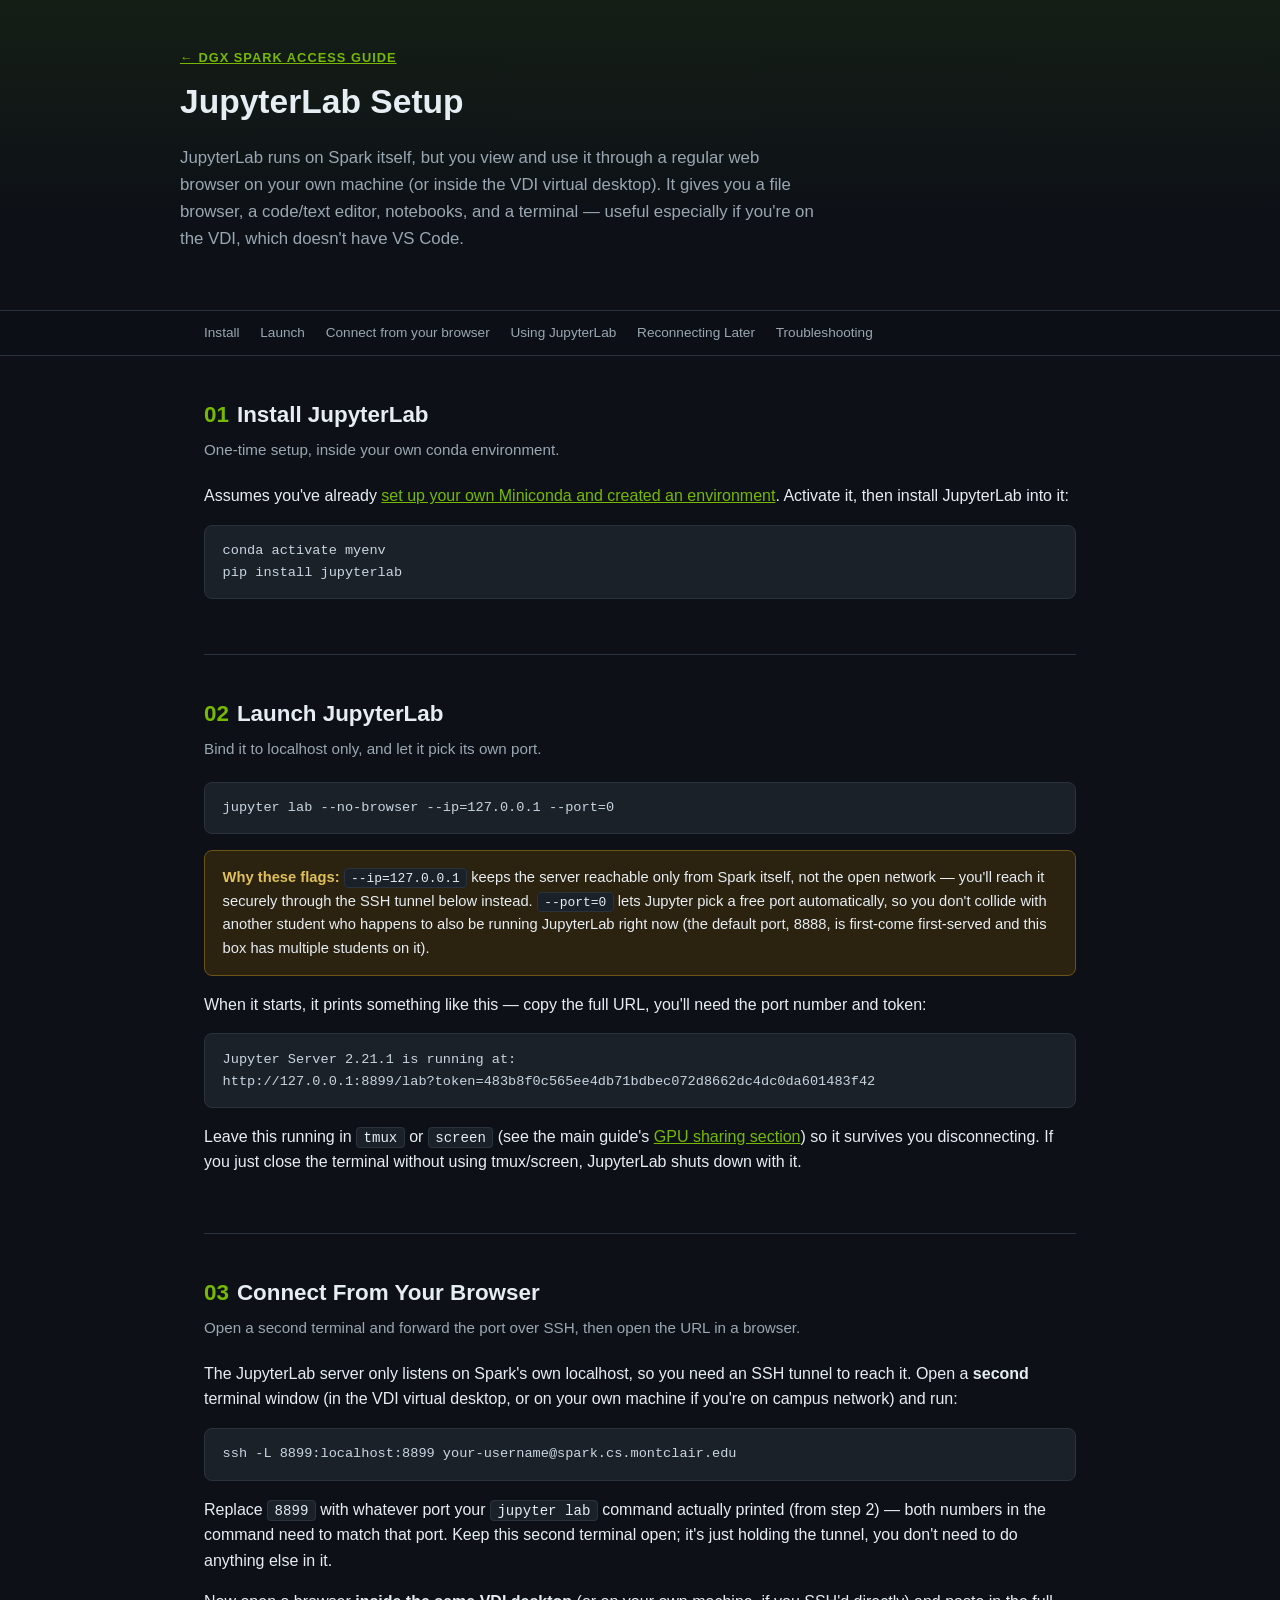
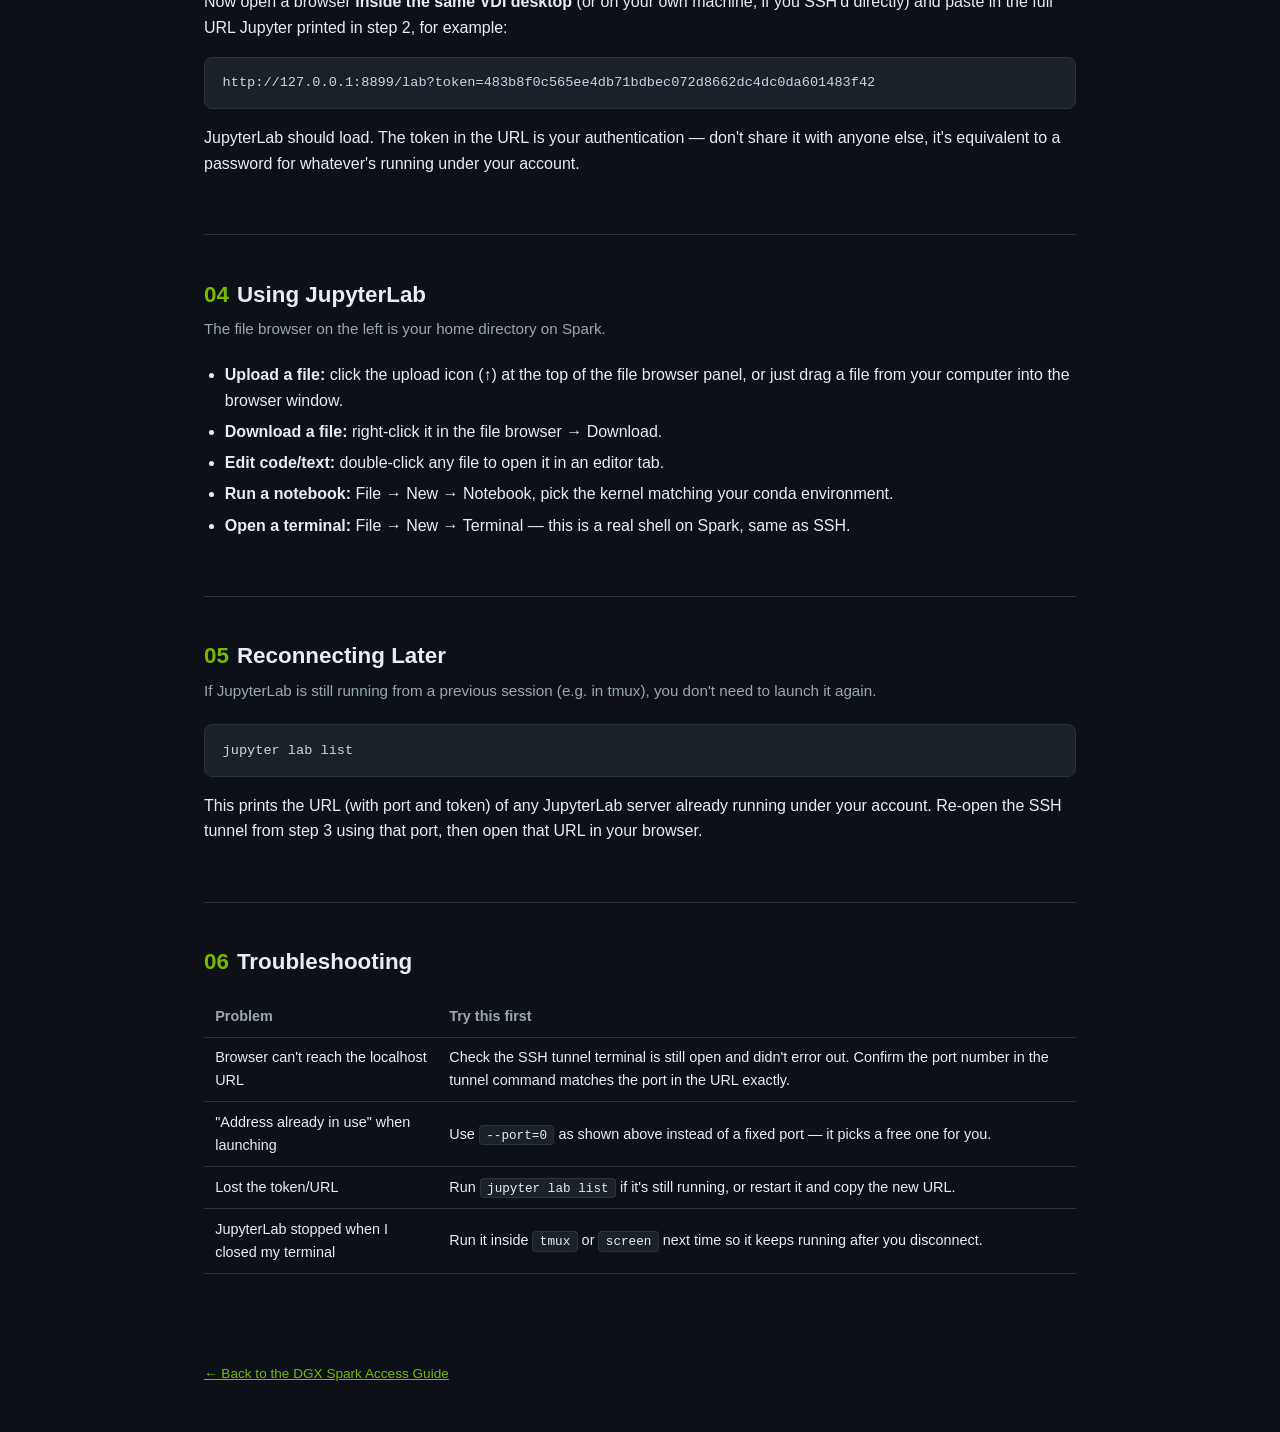
==== jupyterlab.html @ ab92833a "Add JupyterLab setup guide as its own page, linked from a short section on the main guide" ====
<!DOCTYPE html>
<html lang="en">
<head>
<meta charset="UTF-8">
<meta name="viewport" content="width=device-width, initial-scale=1.0">
<title>JupyterLab Setup — DGX Spark</title>
<link rel="icon" type="image/svg+xml" href="favicon.svg">
<link rel="stylesheet" href="style.css">
</head>
<body>

<header class="hero">
  <div class="hero-inner">
    <div class="eyebrow"><a href="index.html">&larr; DGX Spark Access Guide</a></div>
    <h1>JupyterLab Setup</h1>
    <p class="lead">JupyterLab runs on Spark itself, but you view and use it through a regular web browser on your
    own machine (or inside the VDI virtual desktop). It gives you a file browser, a code/text editor, notebooks,
    and a terminal &mdash; useful especially if you're on the VDI, which doesn't have VS Code.</p>
  </div>
</header>

<nav class="toc">
  <div class="toc-inner">
    <a href="#install">Install</a>
    <a href="#launch">Launch</a>
    <a href="#tunnel">Connect from your browser</a>
    <a href="#using">Using JupyterLab</a>
    <a href="#next-time">Reconnecting Later</a>
    <a href="#troubleshooting">Troubleshooting</a>
  </div>
</nav>

<main>

  <section id="install">
    <h2><span class="num">01</span> Install JupyterLab</h2>
    <p class="section-sub">One-time setup, inside your own conda environment.</p>
    <p>Assumes you've already <a href="index.html#python-env">set up your own Miniconda and created an
    environment</a>. Activate it, then install JupyterLab into it:</p>
    <pre><code>conda activate myenv
pip install jupyterlab</code></pre>
  </section>

  <section id="launch">
    <h2><span class="num">02</span> Launch JupyterLab</h2>
    <p class="section-sub">Bind it to localhost only, and let it pick its own port.</p>
    <pre><code>jupyter lab --no-browser --ip=127.0.0.1 --port=0</code></pre>
    <div class="callout">
      <strong>Why these flags:</strong> <code>--ip=127.0.0.1</code> keeps the server reachable only from Spark
      itself, not the open network &mdash; you'll reach it securely through the SSH tunnel below instead.
      <code>--port=0</code> lets Jupyter pick a free port automatically, so you don't collide with another
      student who happens to also be running JupyterLab right now (the default port, 8888, is first-come
      first-served and this box has multiple students on it).
    </div>
    <p>When it starts, it prints something like this &mdash; copy the full URL, you'll need the port number and
    token:</p>
    <pre><code>Jupyter Server 2.21.1 is running at:
http://127.0.0.1:8899/lab?token=483b8f0c565ee4db71bdbec072d8662dc4dc0da601483f42</code></pre>
    <p>Leave this running in <code>tmux</code> or <code>screen</code> (see the main guide's
    <a href="index.html#sharing">GPU sharing section</a>) so it survives you disconnecting. If you just close the
    terminal without using tmux/screen, JupyterLab shuts down with it.</p>
  </section>

  <section id="tunnel">
    <h2><span class="num">03</span> Connect From Your Browser</h2>
    <p class="section-sub">Open a second terminal and forward the port over SSH, then open the URL in a browser.</p>
    <p>The JupyterLab server only listens on Spark's own localhost, so you need an SSH tunnel to reach it. Open a
    <strong>second</strong> terminal window (in the VDI virtual desktop, or on your own machine if you're on
    campus network) and run:</p>
    <pre><code>ssh -L 8899:localhost:8899 your-username@spark.cs.montclair.edu</code></pre>
    <p>Replace <code>8899</code> with whatever port your <code>jupyter lab</code> command actually printed (from
    step 2) &mdash; both numbers in the command need to match that port. Keep this second terminal open; it's
    just holding the tunnel, you don't need to do anything else in it.</p>
    <p>Now open a browser <strong>inside the same VDI desktop</strong> (or on your own machine, if you SSH'd
    directly) and paste in the full URL Jupyter printed in step 2, for example:</p>
    <pre><code>http://127.0.0.1:8899/lab?token=483b8f0c565ee4db71bdbec072d8662dc4dc0da601483f42</code></pre>
    <p>JupyterLab should load. The token in the URL is your authentication &mdash; don't share it with anyone
    else, it's equivalent to a password for whatever's running under your account.</p>
  </section>

  <section id="using">
    <h2><span class="num">04</span> Using JupyterLab</h2>
    <p class="section-sub">The file browser on the left is your home directory on Spark.</p>
    <ul>
      <li><strong>Upload a file:</strong> click the upload icon (&uarr;) at the top of the file browser panel, or
      just drag a file from your computer into the browser window.</li>
      <li><strong>Download a file:</strong> right-click it in the file browser &rarr; Download.</li>
      <li><strong>Edit code/text:</strong> double-click any file to open it in an editor tab.</li>
      <li><strong>Run a notebook:</strong> File &rarr; New &rarr; Notebook, pick the kernel matching your conda
      environment.</li>
      <li><strong>Open a terminal:</strong> File &rarr; New &rarr; Terminal &mdash; this is a real shell on Spark,
      same as SSH.</li>
    </ul>
  </section>

  <section id="next-time">
    <h2><span class="num">05</span> Reconnecting Later</h2>
    <p class="section-sub">If JupyterLab is still running from a previous session (e.g. in tmux), you don't need
    to launch it again.</p>
    <pre><code>jupyter lab list</code></pre>
    <p>This prints the URL (with port and token) of any JupyterLab server already running under your account.
    Re-open the SSH tunnel from step 3 using that port, then open that URL in your browser.</p>
  </section>

  <section id="troubleshooting">
    <h2><span class="num">06</span> Troubleshooting</h2>
    <table>
      <tr><th>Problem</th><th>Try this first</th></tr>
      <tr>
        <td>Browser can't reach the localhost URL</td>
        <td>Check the SSH tunnel terminal is still open and didn't error out. Confirm the port number in the
        tunnel command matches the port in the URL exactly.</td>
      </tr>
      <tr>
        <td>"Address already in use" when launching</td>
        <td>Use <code>--port=0</code> as shown above instead of a fixed port &mdash; it picks a free one for you.</td>
      </tr>
      <tr>
        <td>Lost the token/URL</td>
        <td>Run <code>jupyter lab list</code> if it's still running, or restart it and copy the new URL.</td>
      </tr>
      <tr>
        <td>JupyterLab stopped when I closed my terminal</td>
        <td>Run it inside <code>tmux</code> or <code>screen</code> next time so it keeps running after you
        disconnect.</td>
      </tr>
    </table>
  </section>

</main>

<footer>
  <a href="index.html">&larr; Back to the DGX Spark Access Guide</a>
</footer>

</body>
</html>
---- style.css ----
:root {
  --bg: #0d1117;
  --bg-elevated: #151b23;
  --border: #2a323d;
  --text: #e6edf3;
  --text-dim: #9aa7b2;
  --accent: #76b900; /* NVIDIA green */
  --accent-dim: #4d7a00;
  --code-bg: #1a2129;
  --warn-bg: #2b2210;
  --warn-border: #6b5416;
  --max-width: 920px;
}

* { box-sizing: border-box; }

body {
  margin: 0;
  background: var(--bg);
  color: var(--text);
  font-family: -apple-system, BlinkMacSystemFont, "Segoe UI", Roboto, Helvetica, Arial, sans-serif;
  line-height: 1.6;
}

header.hero {
  border-bottom: 1px solid var(--border);
  padding: 3rem 1.5rem 2.5rem;
  background: linear-gradient(180deg, rgba(118,185,0,0.08), transparent 70%);
}

.hero-inner {
  max-width: var(--max-width);
  margin: 0 auto;
}

.eyebrow {
  color: var(--accent);
  font-weight: 600;
  letter-spacing: 0.08em;
  text-transform: uppercase;
  font-size: 0.8rem;
}

h1 {
  font-size: 2.1rem;
  margin: 0.4rem 0 0.6rem;
}

.hero p.lead {
  color: var(--text-dim);
  font-size: 1.05rem;
  max-width: 640px;
}

.spec-row {
  display: flex;
  flex-wrap: wrap;
  gap: 0.6rem;
  margin-top: 1.2rem;
}

.spec-chip {
  border: 1px solid var(--border);
  background: var(--bg-elevated);
  border-radius: 999px;
  padding: 0.35rem 0.85rem;
  font-size: 0.82rem;
  color: var(--text-dim);
}

nav.toc {
  position: sticky;
  top: 0;
  z-index: 10;
  background: rgba(13,17,23,0.92);
  backdrop-filter: blur(6px);
  border-bottom: 1px solid var(--border);
}

nav.toc .toc-inner {
  max-width: var(--max-width);
  margin: 0 auto;
  padding: 0.7rem 1.5rem;
  display: flex;
  gap: 1.3rem;
  overflow-x: auto;
  font-size: 0.85rem;
}

nav.toc a {
  color: var(--text-dim);
  text-decoration: none;
  white-space: nowrap;
}

nav.toc a:hover { color: var(--accent); }

main {
  max-width: var(--max-width);
  margin: 0 auto;
  padding: 0 1.5rem;
}

section {
  padding: 2.6rem 0;
  border-bottom: 1px solid var(--border);
}

section:last-of-type { border-bottom: none; }

h2 {
  font-size: 1.4rem;
  margin: 0 0 0.3rem;
  display: flex;
  align-items: center;
  gap: 0.5rem;
}

h2 .num {
  color: var(--accent);
  font-variant-numeric: tabular-nums;
}

.section-sub {
  color: var(--text-dim);
  margin-top: 0;
  margin-bottom: 1.3rem;
  font-size: 0.95rem;
}

h3 {
  font-size: 1.05rem;
  margin: 1.5rem 0 0.6rem;
  color: var(--text);
}

p { color: var(--text); }

ul, ol {
  padding-left: 1.3rem;
}

li { margin: 0.35rem 0; }

code {
  background: var(--code-bg);
  border: 1px solid var(--border);
  border-radius: 4px;
  padding: 0.1rem 0.4rem;
  font-family: ui-monospace, SFMono-Regular, "SF Mono", Menlo, Consolas, monospace;
  font-size: 0.88em;
}

pre {
  background: var(--code-bg);
  border: 1px solid var(--border);
  border-radius: 8px;
  padding: 0.9rem 1.1rem;
  overflow-x: auto;
  margin: 0.8rem 0;
}

pre code {
  background: none;
  border: none;
  padding: 0;
  font-size: 0.85rem;
  color: #c9d6e0;
}

.card {
  background: var(--bg-elevated);
  border: 1px solid var(--border);
  border-radius: 10px;
  padding: 1.1rem 1.3rem;
  margin: 1rem 0;
}

.card h3 { margin-top: 0; }

.callout {
  border: 1px solid var(--warn-border);
  background: var(--warn-bg);
  border-radius: 8px;
  padding: 0.9rem 1.1rem;
  margin: 1rem 0;
  font-size: 0.92rem;
}

.callout strong { color: #e0c05a; }

.two-col {
  display: grid;
  grid-template-columns: 1fr 1fr;
  gap: 1rem;
}

@media (max-width: 680px) {
  .two-col { grid-template-columns: 1fr; }
  h1 { font-size: 1.6rem; }
}

table {
  width: 100%;
  border-collapse: collapse;
  margin: 1rem 0;
  font-size: 0.9rem;
}

th, td {
  text-align: left;
  padding: 0.55rem 0.7rem;
  border-bottom: 1px solid var(--border);
}

th { color: var(--text-dim); font-weight: 600; }

footer {
  max-width: var(--max-width);
  margin: 0 auto;
  padding: 2rem 1.5rem 3rem;
  color: var(--text-dim);
  font-size: 0.85rem;
}

a { color: var(--accent); }

.badge {
  display: inline-block;
  background: var(--accent-dim);
  color: #eaffd0;
  border-radius: 4px;
  padding: 0.1rem 0.5rem;
  font-size: 0.72rem;
  font-weight: 600;
  margin-left: 0.4rem;
  vertical-align: middle;
}
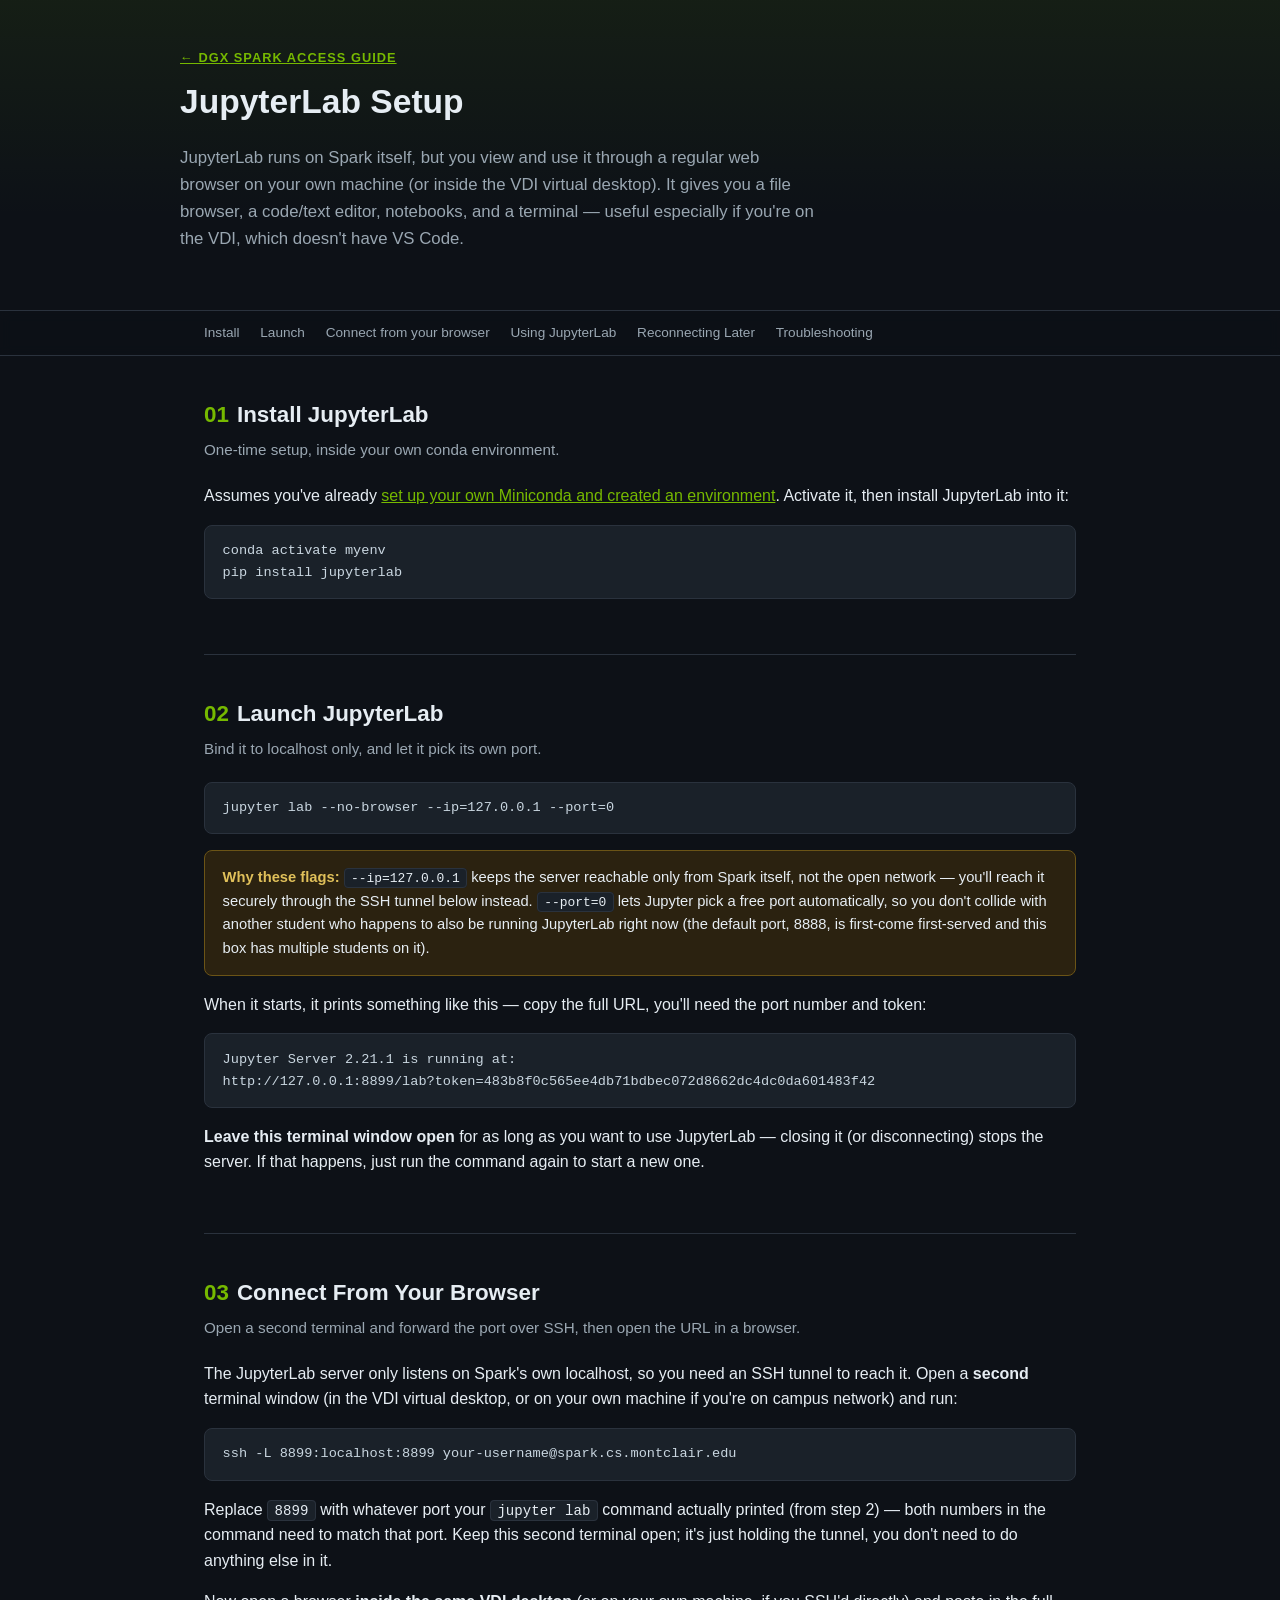
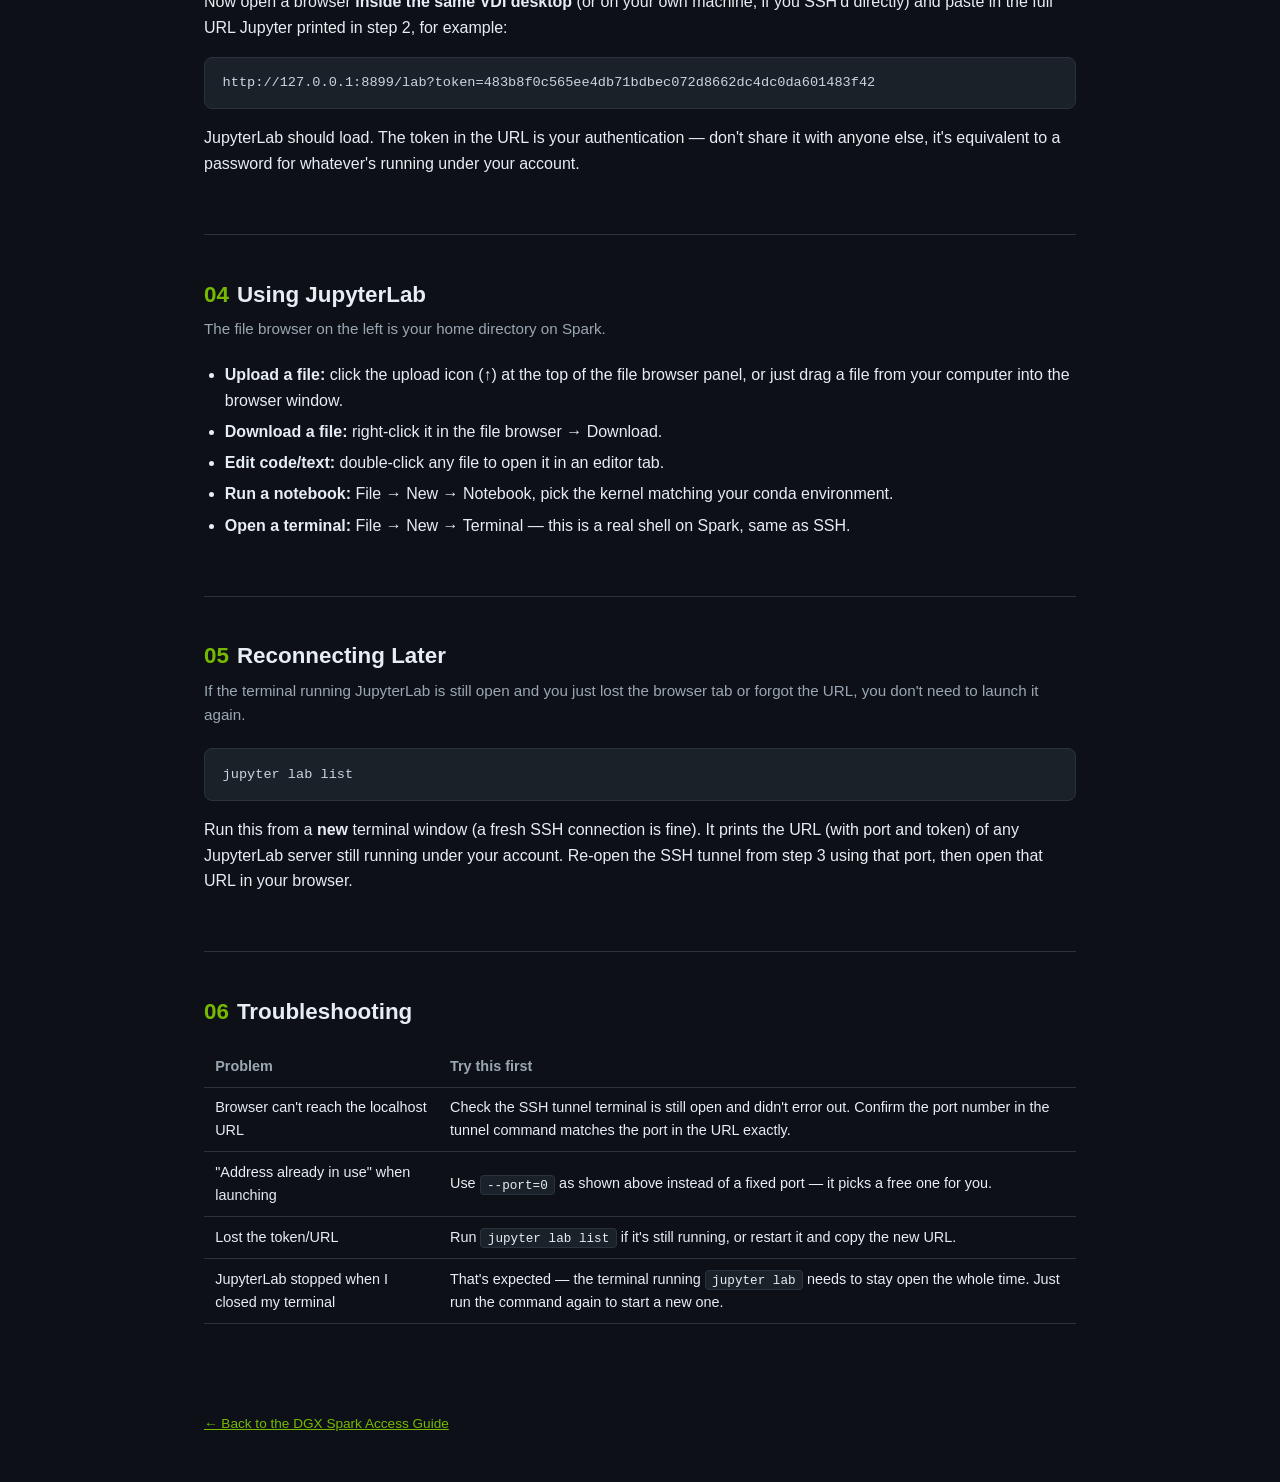
==== commit e84ede6a: "Replace tmux/screen guidance with simpler 'leave the terminal window open' instructions" ====
--- a/jupyterlab.html
+++ b/jupyterlab.html
@@ -56,9 +56,8 @@
     token:</p>
     <pre><code>Jupyter Server 2.21.1 is running at:
 http://127.0.0.1:8899/lab?token=483b8f0c565ee4db71bdbec072d8662dc4dc0da601483f42</code></pre>
-    <p>Leave this running in <code>tmux</code> or <code>screen</code> (see the main guide's
-    <a href="index.html#sharing">GPU sharing section</a>) so it survives you disconnecting. If you just close the
-    terminal without using tmux/screen, JupyterLab shuts down with it.</p>
+    <p><strong>Leave this terminal window open</strong> for as long as you want to use JupyterLab &mdash; closing
+    it (or disconnecting) stops the server. If that happens, just run the command again to start a new one.</p>
   </section>
 
   <section id="tunnel">
@@ -95,11 +94,12 @@
 
   <section id="next-time">
     <h2><span class="num">05</span> Reconnecting Later</h2>
-    <p class="section-sub">If JupyterLab is still running from a previous session (e.g. in tmux), you don't need
-    to launch it again.</p>
+    <p class="section-sub">If the terminal running JupyterLab is still open and you just lost the browser tab
+    or forgot the URL, you don't need to launch it again.</p>
     <pre><code>jupyter lab list</code></pre>
-    <p>This prints the URL (with port and token) of any JupyterLab server already running under your account.
-    Re-open the SSH tunnel from step 3 using that port, then open that URL in your browser.</p>
+    <p>Run this from a <strong>new</strong> terminal window (a fresh SSH connection is fine). It prints the URL
+    (with port and token) of any JupyterLab server still running under your account. Re-open the SSH tunnel from
+    step 3 using that port, then open that URL in your browser.</p>
   </section>
 
   <section id="troubleshooting">
@@ -121,8 +121,8 @@
       </tr>
       <tr>
         <td>JupyterLab stopped when I closed my terminal</td>
-        <td>Run it inside <code>tmux</code> or <code>screen</code> next time so it keeps running after you
-        disconnect.</td>
+        <td>That's expected &mdash; the terminal running <code>jupyter lab</code> needs to stay open the whole
+        time. Just run the command again to start a new one.</td>
       </tr>
     </table>
   </section>
